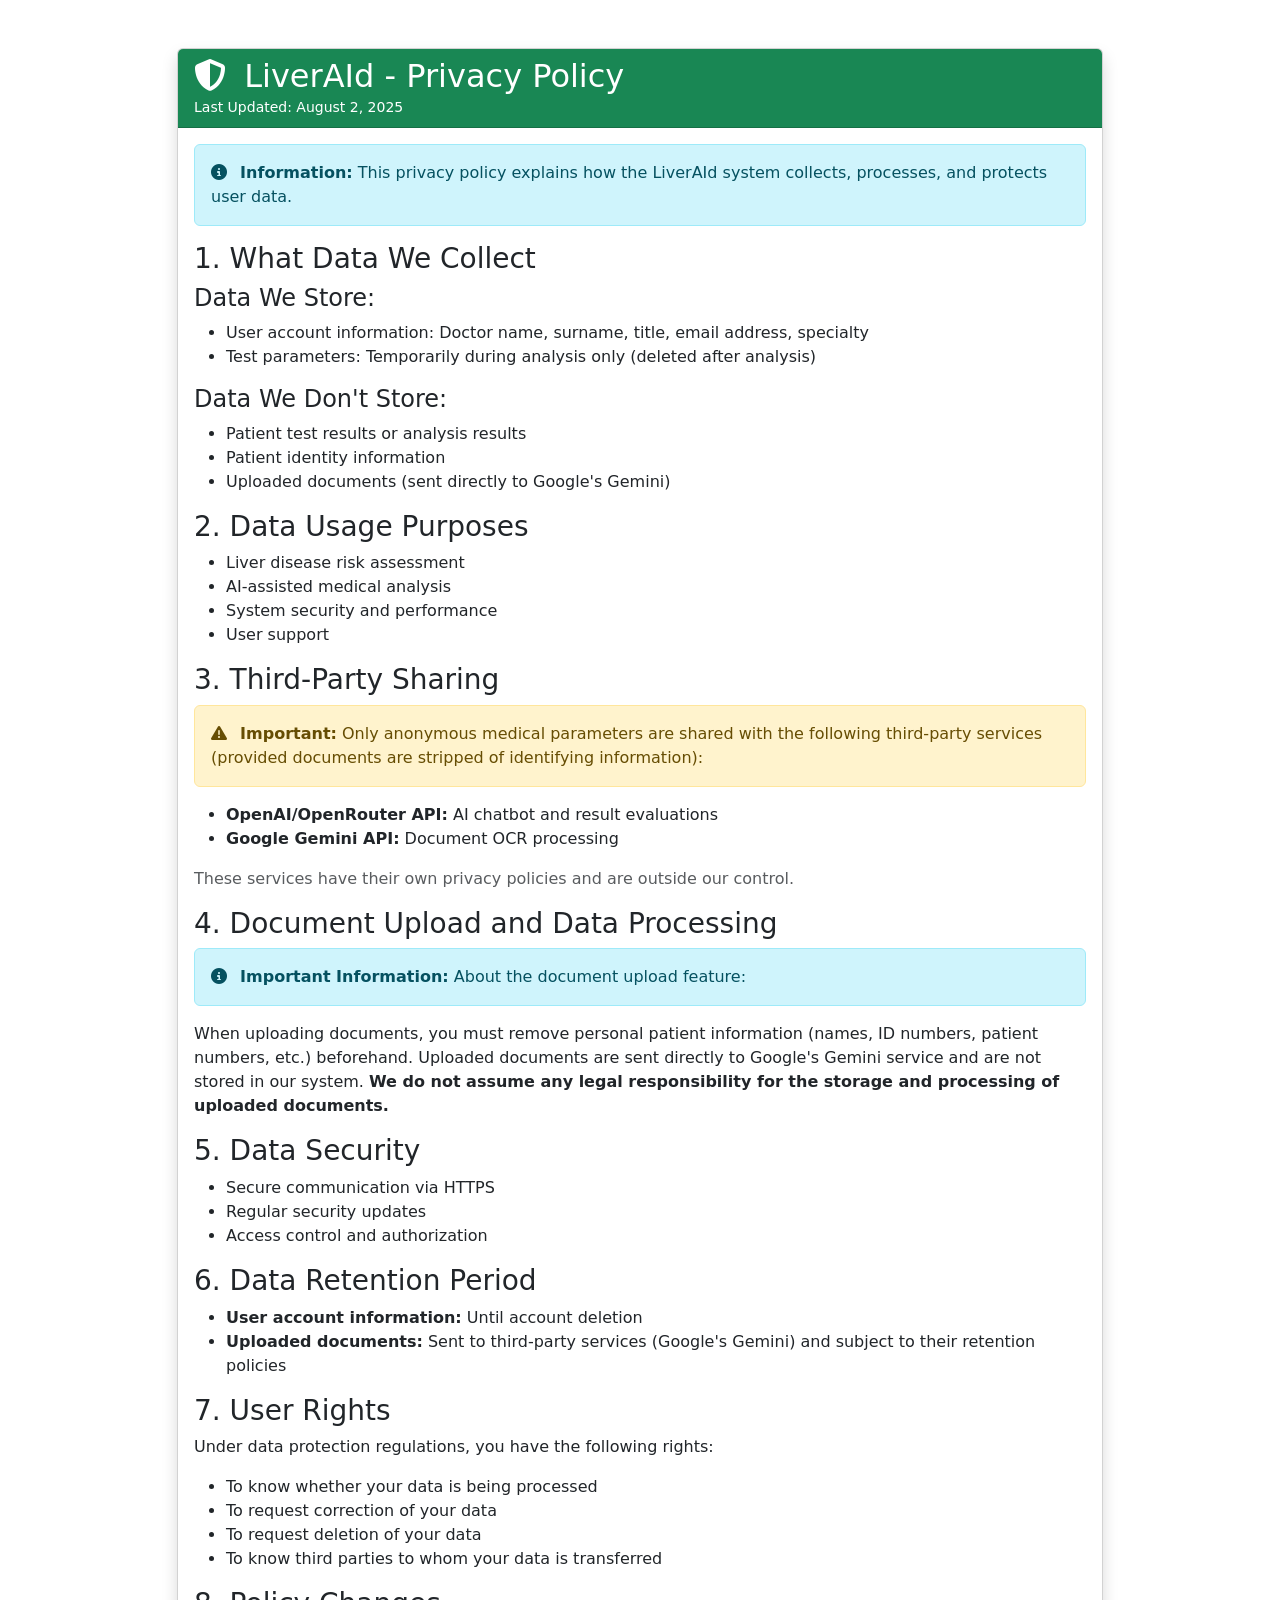
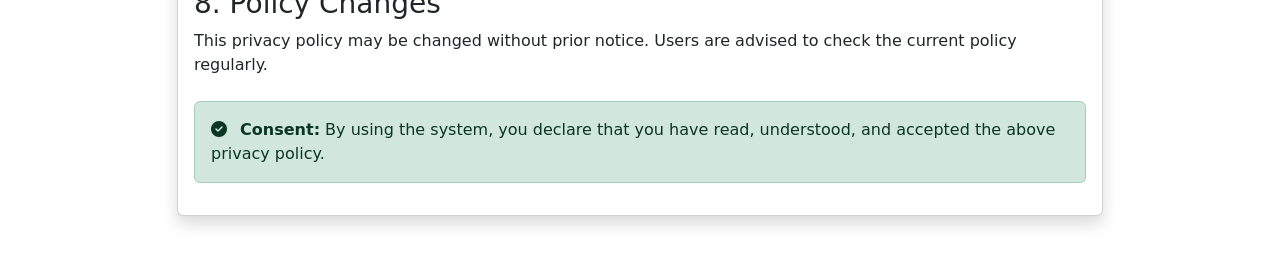
==== static/legal/privacy-en.html @ c2635093 "initial clean commit" ====
<!DOCTYPE html>
<html lang="en">
<head>
    <meta charset="UTF-8">
    <meta name="viewport" content="width=device-width, initial-scale=1.0">
    <title>LiverAId - Privacy Policy</title>
    <link href="https://cdn.jsdelivr.net/npm/bootstrap@5.3.0/dist/css/bootstrap.min.css" rel="stylesheet">
    <link href="https://cdnjs.cloudflare.com/ajax/libs/font-awesome/6.4.0/css/all.min.css" rel="stylesheet">
</head>
<body>
    <div class="container my-5">
        <div class="row justify-content-center">
            <div class="col-lg-10">
                <div class="card shadow">
                    <div class="card-header bg-success text-white">
                        <h2 class="mb-0">
                            <i class="fas fa-shield-alt me-2"></i>
                            LiverAId - Privacy Policy
                        </h2>
                        <small>Last Updated: August 2, 2025</small>
                    </div>
                    <div class="card-body">
                        
                        <div class="alert alert-info">
                            <i class="fas fa-info-circle me-2"></i>
                            <strong>Information:</strong> This privacy policy explains how the LiverAId system collects, processes, and protects user data.
                        </div>

                        <h3>1. What Data We Collect</h3>
                        <h4>Data We Store:</h4>
                        <ul>
                            <li>User account information: Doctor name, surname, title, email address, specialty</li>
                            <li>Test parameters: Temporarily during analysis only (deleted after analysis)</li>
                        </ul>
                        
                        <h4>Data We Don't Store:</h4>
                        <ul>
                            <li>Patient test results or analysis results</li>
                            <li>Patient identity information</li>
                            <li>Uploaded documents (sent directly to Google's Gemini)</li>
                        </ul>

                        <h3>2. Data Usage Purposes</h3>
                        <ul>
                            <li>Liver disease risk assessment</li>
                            <li>AI-assisted medical analysis</li>
                            <li>System security and performance</li>
                            <li>User support</li>
                        </ul>

                        <h3>3. Third-Party Sharing</h3>
                        <div class="alert alert-warning">
                            <i class="fas fa-exclamation-triangle me-2"></i>
                            <strong>Important:</strong> Only anonymous medical parameters are shared with the following third-party services (provided documents are stripped of identifying information):
                        </div>
                        <ul>
                            <li><strong>OpenAI/OpenRouter API:</strong> AI chatbot and result evaluations</li>
                            <li><strong>Google Gemini API:</strong> Document OCR processing</li>
                        </ul>
                        <p class="text-muted">These services have their own privacy policies and are outside our control.</p>

                        <h3>4. Document Upload and Data Processing</h3>
                        <div class="alert alert-info">
                            <i class="fas fa-info-circle me-2"></i>
                            <strong>Important Information:</strong> About the document upload feature:
                        </div>
                        <p>When uploading documents, you must remove personal patient information (names, ID numbers, patient numbers, etc.) beforehand. Uploaded documents are sent directly to Google's Gemini service and are not stored in our system. <strong>We do not assume any legal responsibility for the storage and processing of uploaded documents.</strong></p>

                        <h3>5. Data Security</h3>
                        <ul>
                            <li>Secure communication via HTTPS</li>
                            <li>Regular security updates</li>
                            <li>Access control and authorization</li>
                        </ul>

                        <h3>6. Data Retention Period</h3>
                        <ul>
                            <li><strong>User account information:</strong> Until account deletion</li>
                            <li><strong>Uploaded documents:</strong> Sent to third-party services (Google's Gemini) and subject to their retention policies</li>
                        </ul>

                        <h3>7. User Rights</h3>
                        <p>Under data protection regulations, you have the following rights:</p>
                        <ul>
                            <li>To know whether your data is being processed</li>
                            <li>To request correction of your data</li>
                            <li>To request deletion of your data</li>
                            <li>To know third parties to whom your data is transferred</li>
                        </ul>

                        <h3>8. Policy Changes</h3>
                        <p>This privacy policy may be changed without prior notice. Users are advised to check the current policy regularly.</p>

                        <div class="alert alert-success mt-4">
                            <i class="fas fa-check-circle me-2"></i>
                            <strong>Consent:</strong> By using the system, you declare that you have read, understood, and accepted the above privacy policy.
                        </div>

                    </div>
                </div>
            </div>
        </div>
    </div>
</body>
</html>
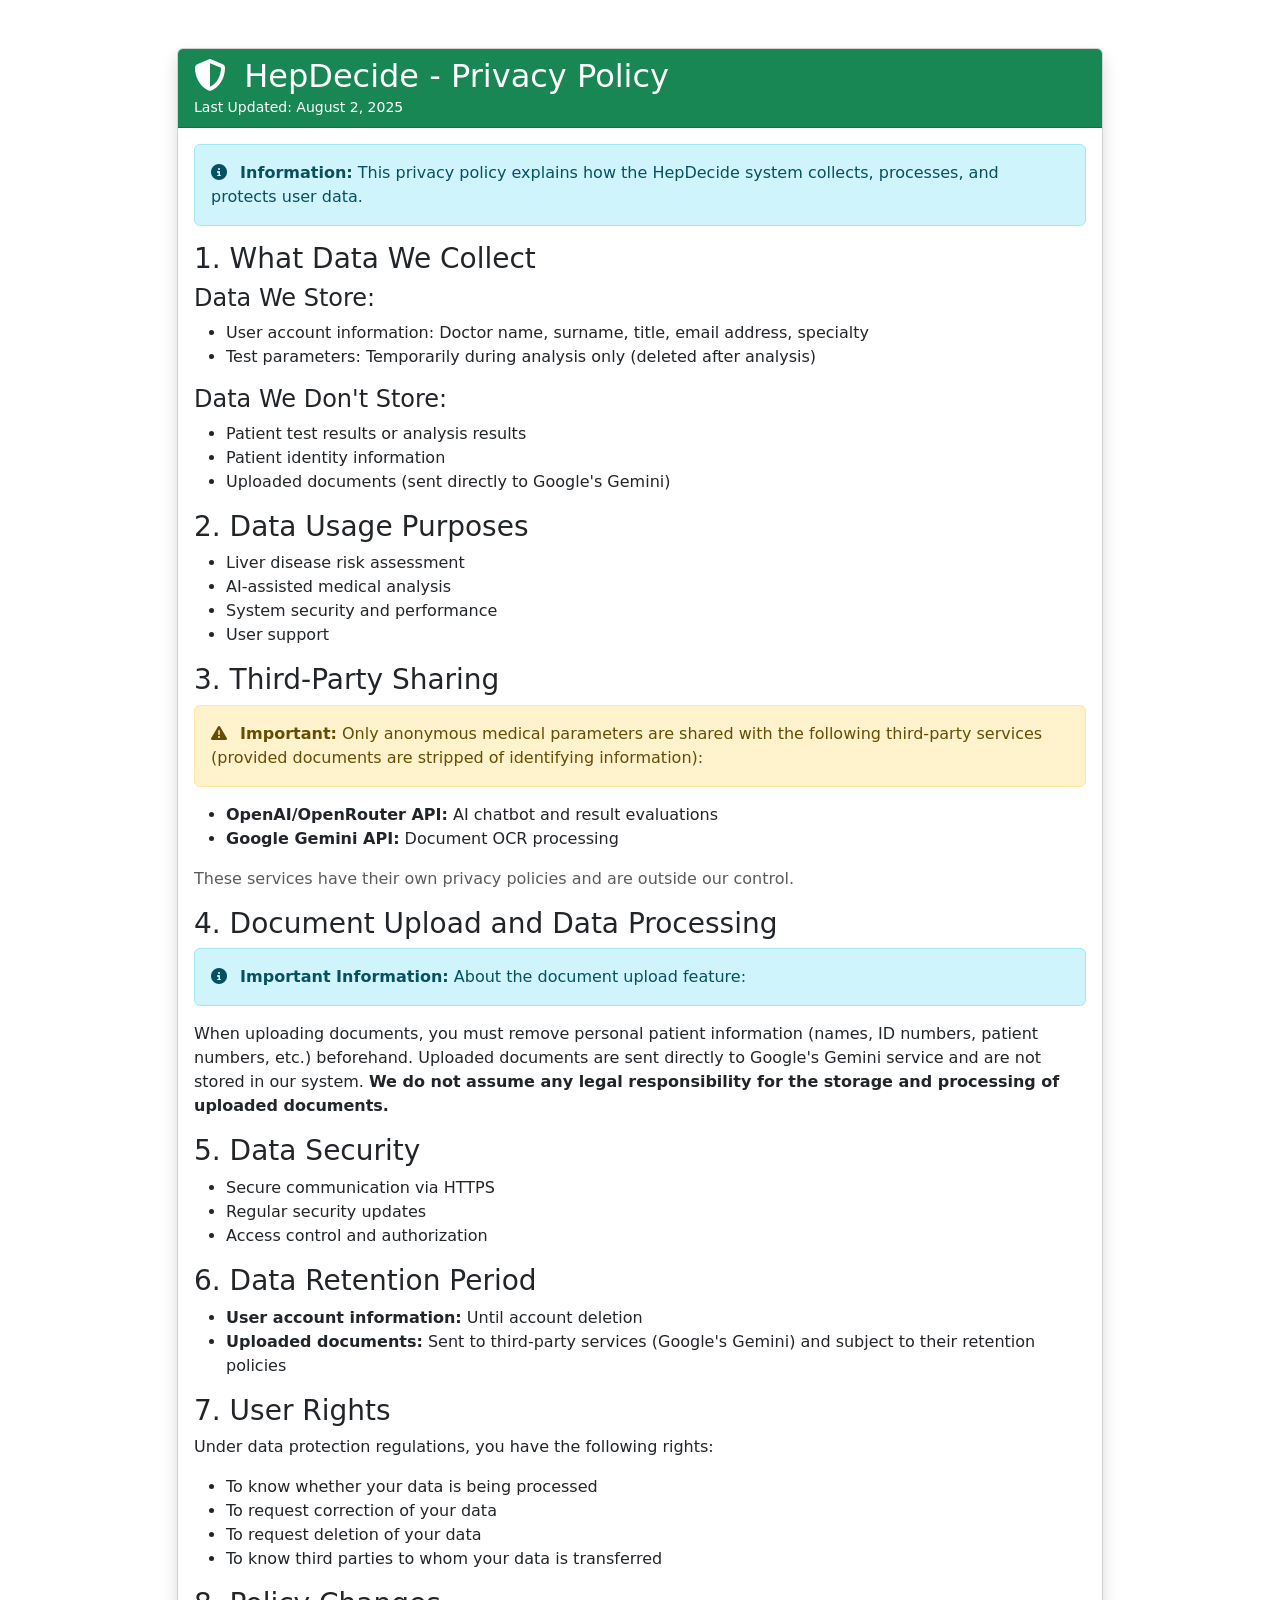
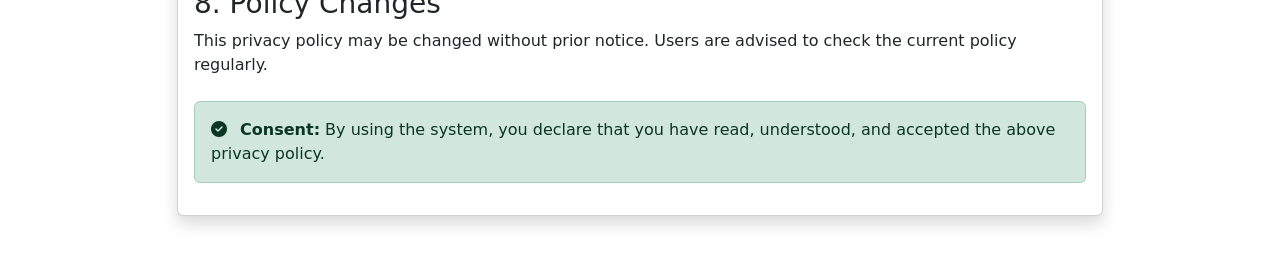
==== commit 44f54a94: "güncelleme" ====
--- a/static/legal/privacy-en.html
+++ b/static/legal/privacy-en.html
@@ -3,7 +3,7 @@
 <head>
     <meta charset="UTF-8">
     <meta name="viewport" content="width=device-width, initial-scale=1.0">
-    <title>LiverAId - Privacy Policy</title>
+    <title>HepDecide - Privacy Policy</title>
     <link href="https://cdn.jsdelivr.net/npm/bootstrap@5.3.0/dist/css/bootstrap.min.css" rel="stylesheet">
     <link href="https://cdnjs.cloudflare.com/ajax/libs/font-awesome/6.4.0/css/all.min.css" rel="stylesheet">
 </head>
@@ -15,7 +15,7 @@
                     <div class="card-header bg-success text-white">
                         <h2 class="mb-0">
                             <i class="fas fa-shield-alt me-2"></i>
-                            LiverAId - Privacy Policy
+                            HepDecide - Privacy Policy
                         </h2>
                         <small>Last Updated: August 2, 2025</small>
                     </div>
@@ -23,7 +23,7 @@
                         
                         <div class="alert alert-info">
                             <i class="fas fa-info-circle me-2"></i>
-                            <strong>Information:</strong> This privacy policy explains how the LiverAId system collects, processes, and protects user data.
+                            <strong>Information:</strong> This privacy policy explains how the HepDecide system collects, processes, and protects user data.
                         </div>
 
                         <h3>1. What Data We Collect</h3>
